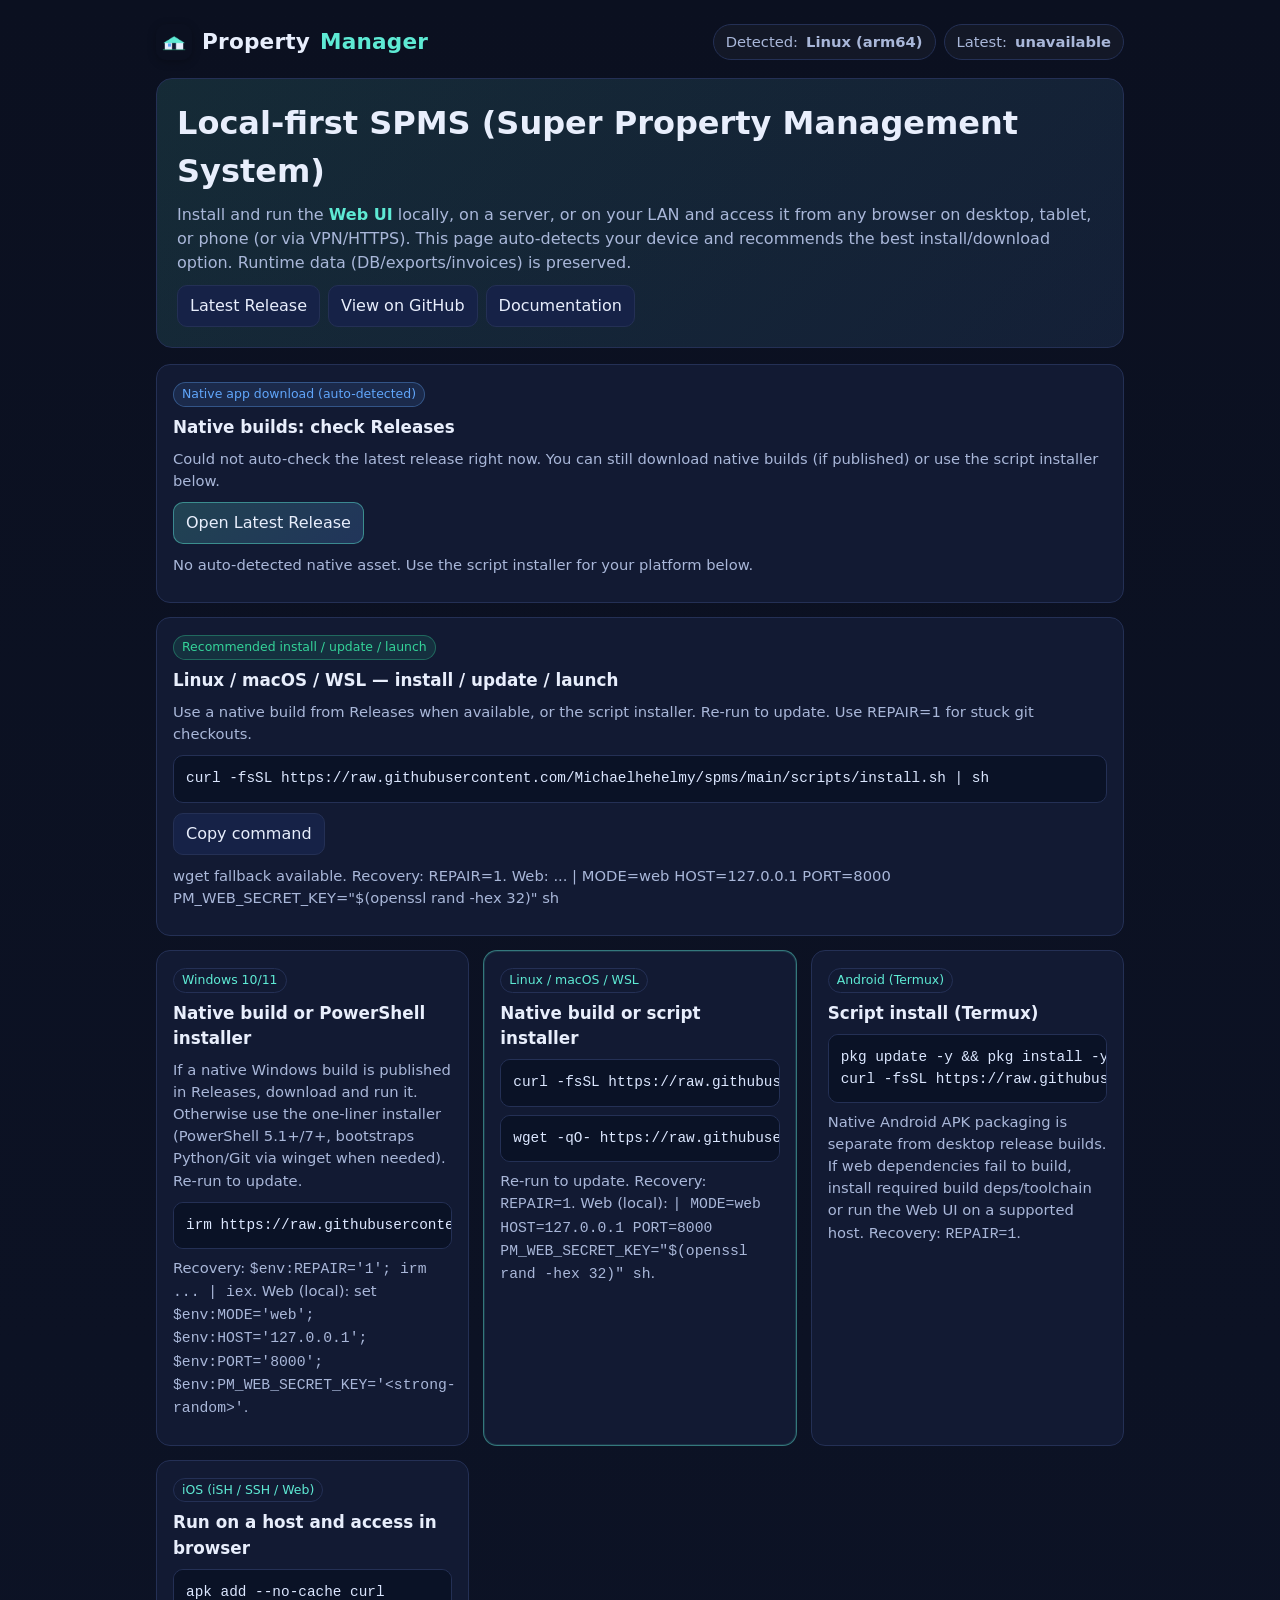
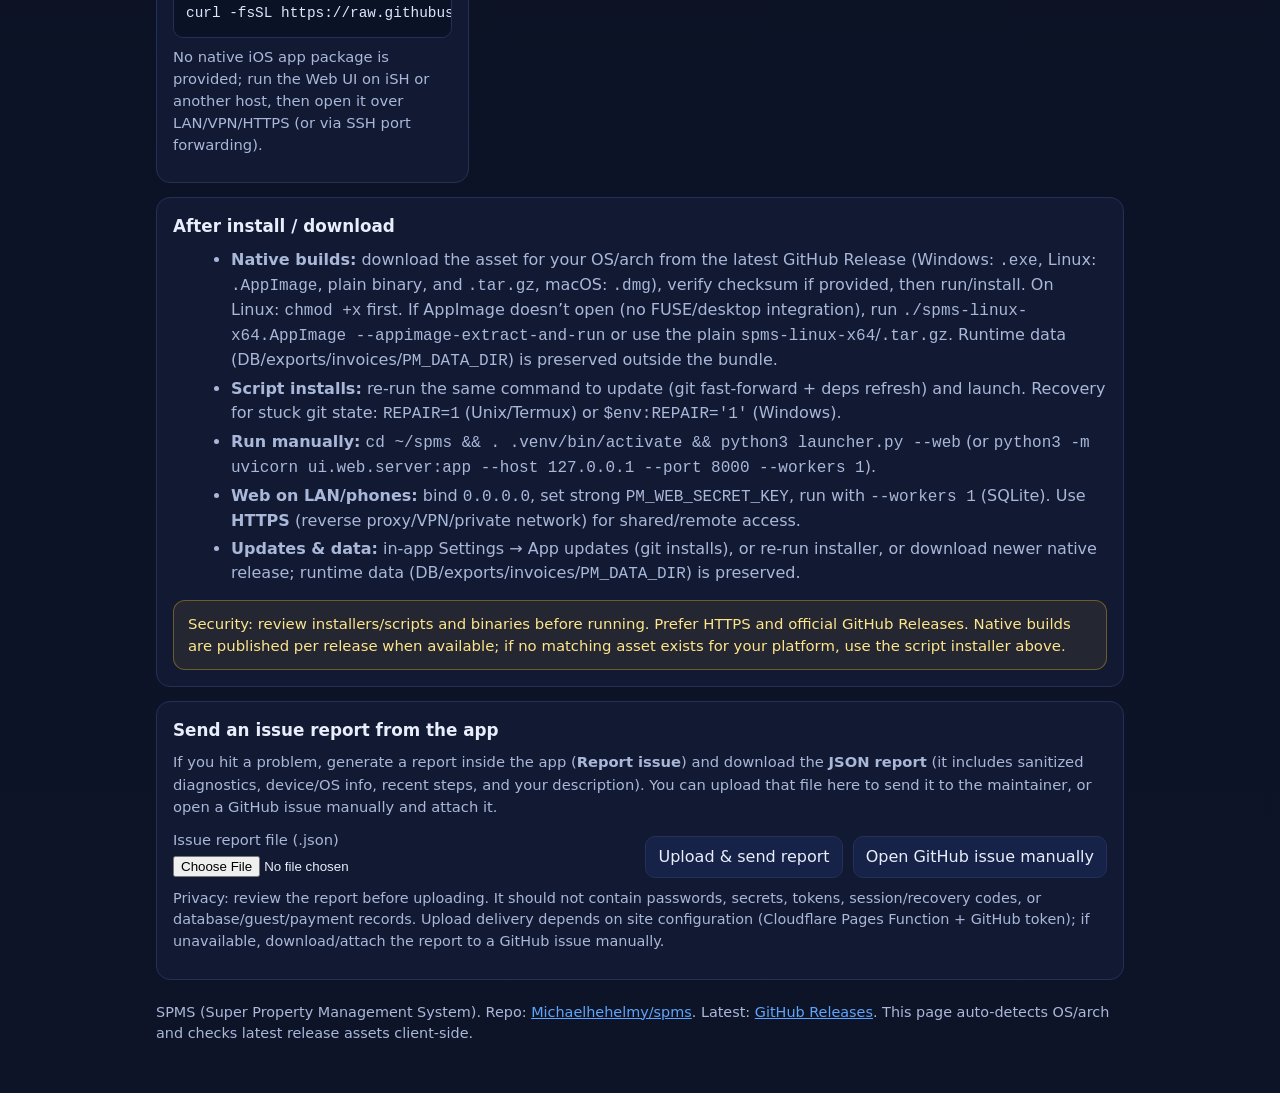
==== index.html @ 283a55f0 "release: 1.3.3 - AppImage fallback, Linux tarball, hut logo, docs - Make AppRun robust and add Linux" ====
<!DOCTYPE html>
<html lang="en">
<head>
  <meta charset="utf-8">
  <meta name="viewport" content="width=device-width, initial-scale=1">
  <meta name="description" content="SPMS (Super Property Management System) — local-first Web app. Auto-detected install, download, and launch for Windows, macOS, Linux, Android (Termux), and iSH.">
  <title>SPMS — Download & Install</title>
  <link rel="icon" type="image/png" href="/ui/web/static/icons/favicon-32.png">
  <link rel="apple-touch-icon" href="/ui/web/static/icons/apple-touch-icon.png">
  <style>
    :root {
      --bg:#0b1020; --panel:#121a33; --panel2:#0f1730; --text:#e8eefc; --muted:#a9b7d9;
      --accent:#5eead4; --accent2:#60a5fa; --border:#243055; --code:#0a1226; --warn:#fbbf24; --ok:#34d399; --err:#f87171;
    }
    *{box-sizing:border-box}
    body{margin:0;font-family:system-ui,-apple-system,Segoe UI,Roboto,Ubuntu,Cantarell,"Helvetica Neue",Arial,sans-serif;background:linear-gradient(180deg,#0b1020 0%,#0d1428 100%);color:var(--text);line-height:1.5}
    a{color:var(--accent2)}
    .wrap{max-width:1000px;margin:0 auto;padding:24px 16px 48px}
    header{display:flex;flex-wrap:wrap;gap:12px;align-items:center;justify-content:space-between;margin-bottom:18px}
    .brand{font-size:1.35rem;font-weight:700;letter-spacing:.2px}.brand span{color:var(--accent)}
    .pills{display:flex;flex-wrap:wrap;gap:8px}
    .pill{display:inline-flex;align-items:center;gap:8px;padding:6px 12px;border:1px solid var(--border);border-radius:999px;background:rgba(255,255,255,.03);color:var(--muted);font-size:.92rem}
    .hero{background:linear-gradient(135deg,rgba(94,234,212,.12),rgba(96,165,250,.10));border:1px solid var(--border);border-radius:16px;padding:20px;margin-bottom:16px}
    h1{margin:0 0 8px;font-size:clamp(1.4rem,2.5vw,2rem)}
    p{margin:0 0 10px;color:var(--muted)}
    .grid{display:grid;grid-template-columns:repeat(auto-fit,minmax(280px,1fr));gap:14px}
    .card{background:var(--panel);border:1px solid var(--border);border-radius:14px;padding:16px}
    .card h2{margin:0 0 8px;font-size:1.05rem}
    .tag{display:inline-block;font-size:.78rem;padding:2px 8px;border-radius:999px;border:1px solid var(--border);color:var(--accent);margin-bottom:8px}
    .tag.recommended{background:rgba(52,211,153,.12);border-color:rgba(52,211,153,.35);color:var(--ok)}
    .tag.native{background:rgba(96,165,250,.12);border-color:rgba(96,165,250,.35);color:var(--accent2)}
    pre{margin:8px 0 0;background:var(--code);border:1px solid var(--border);border-radius:10px;padding:12px;overflow:auto;color:#dce7ff;font-size:.9rem}
    code{font-family:ui-monospace,SFMono-Regular,Menlo,Monaco,Consolas,"Liberation Mono",monospace}
    .row{display:flex;flex-wrap:wrap;gap:8px;align-items:center;margin-top:10px}
    button,.btn{cursor:pointer;border:1px solid var(--border);background:#162247;color:var(--text);padding:8px 12px;border-radius:10px;font:inherit;text-decoration:none;display:inline-flex;align-items:center;gap:6px}
    button:hover,.btn:hover{border-color:#35508f}
    .btn.primary{background:linear-gradient(135deg,rgba(94,234,212,.2),rgba(96,165,250,.2));border-color:rgba(94,234,212,.45)}
    .muted{color:var(--muted);font-size:.92rem}
    .note{margin-top:14px;padding:12px 14px;border:1px solid rgba(251,191,36,.35);background:rgba(251,191,36,.08);border-radius:12px;color:#fde68a;font-size:.93rem}
    .ok{color:var(--ok)} .warn{color:var(--warn)} .err{color:var(--err)}
    ul{margin:8px 0 0 18px;color:var(--muted)} li{margin:4px 0}
    footer{margin-top:22px;color:var(--muted);font-size:.9rem}
    .k{color:var(--accent)}
    .hidden{display:none !important}
    .dl-list{margin:8px 0 0;padding:0;list-style:none}
    .dl-list li{margin:6px 0}
  </style>
</head>
<body>
  <div class="wrap">
    <header>
      <div class="brand" style="display:flex;align-items:center;gap:10px;"><img src="/ui/web/static/icons/icon-192.png" alt="SPMS hut logo" width="36" height="36" style="border-radius:10px;box-shadow:0 2px 8px rgba(0,0,0,.25)">Property <span>Manager</span></div>
      <div class="pills">
        <div class="pill">Detected: <strong id="detected-os">Detecting…</strong></div>
        <div class="pill">Latest: <strong id="latest-version">Checking…</strong></div>
      </div>
    </header>

    <section class="hero">
      <h1>Local-first SPMS (Super Property Management System)</h1>
      <p>Install and run the <strong class="k">Web UI</strong> locally, on a server, or on your LAN and access it from any browser on desktop, tablet, or phone (or via VPN/HTTPS). This page auto-detects your device and recommends the best install/download option. Runtime data (DB/exports/invoices) is preserved.</p>
      <div class="row">
        <a href="https://github.com/Michaelhehelmy/spms/releases/latest" target="_blank" rel="noopener"><button type="button" class="primary">Latest Release</button></a>
        <a href="https://github.com/Michaelhehelmy/spms" target="_blank" rel="noopener"><button type="button">View on GitHub</button></a>
        <a href="https://github.com/Michaelhehelmy/spms#readme" target="_blank" rel="noopener"><button type="button">Documentation</button></a>
      </div>
    </section>

    <section class="card" id="native-card" style="margin-bottom:14px;">
      <div class="tag native">Native app download (auto-detected)</div>
      <h2 id="native-title">Checking for native builds…</h2>
      <p id="native-desc" class="muted">Looking up the latest release assets for your platform.</p>
      <div id="native-actions" class="row"></div>
      <ul id="native-assets" class="dl-list"></ul>
      <p id="native-fallback" class="muted" style="margin-top:10px;"></p>
    </section>

    <section class="card" id="recommended-card" style="margin-bottom:14px;">
      <div class="tag recommended">Recommended install / update / launch</div>
      <h2 id="rec-title">Install / update / launch</h2>
      <p id="rec-desc" class="muted"></p>
      <pre><code id="rec-cmd"></code></pre>
      <div class="row">
        <button type="button" id="copy-rec">Copy command</button>
        <span class="muted" id="copy-status" aria-live="polite"></span>
      </div>
      <p id="rec-alt" class="muted" style="margin-top:10px;"></p>
    </section>

    <section class="grid" aria-label="Install options">
      <article class="card os-card" data-os="windows">
        <div class="tag">Windows 10/11</div>
        <h2>Native build or PowerShell installer</h2>
        <p class="muted">If a native Windows build is published in Releases, download and run it. Otherwise use the one-liner installer (PowerShell 5.1+/7+, bootstraps Python/Git via winget when needed). Re-run to update.</p>
        <pre><code>irm https://raw.githubusercontent.com/Michaelhehelmy/spms/main/scripts/install_windows.ps1 | iex</code></pre>
        <p class="muted" style="margin-top:8px;">Recovery: <code>$env:REPAIR='1'; irm ... | iex</code>. Web (local): set <code>$env:MODE='web'; $env:HOST='127.0.0.1'; $env:PORT='8000'; $env:PM_WEB_SECRET_KEY='&lt;strong-random&gt;'</code>.</p>
      </article>

      <article class="card os-card" data-os="linux">
        <div class="tag">Linux / macOS / WSL</div>
        <h2>Native build or script installer</h2>
        <pre><code>curl -fsSL https://raw.githubusercontent.com/Michaelhehelmy/spms/main/scripts/install.sh | sh</code></pre>
        <pre><code>wget -qO- https://raw.githubusercontent.com/Michaelhehelmy/spms/main/scripts/install.sh | sh</code></pre>
        <p class="muted" style="margin-top:8px;">Re-run to update. Recovery: <code>REPAIR=1</code>. Web (local): <code>| MODE=web HOST=127.0.0.1 PORT=8000 PM_WEB_SECRET_KEY="$(openssl rand -hex 32)" sh</code>.</p>
      </article>

      <article class="card os-card" data-os="android">
        <div class="tag">Android (Termux)</div>
        <h2>Script install (Termux)</h2>
        <pre><code>pkg update -y &amp;&amp; pkg install -y curl
curl -fsSL https://raw.githubusercontent.com/Michaelhehelmy/spms/main/scripts/install.sh | sh</code></pre>
        <p class="muted" style="margin-top:8px;">Native Android APK packaging is separate from desktop release builds. If web dependencies fail to build, install required build deps/toolchain or run the Web UI on a supported host. Recovery: <code>REPAIR=1</code>.</p>
      </article>

      <article class="card os-card" data-os="ios">
        <div class="tag">iOS (iSH / SSH / Web)</div>
        <h2>Run on a host and access in browser</h2>
        <pre><code>apk add --no-cache curl
curl -fsSL https://raw.githubusercontent.com/Michaelhehelmy/spms/main/scripts/install.sh | MODE=web sh</code></pre>
        <p class="muted" style="margin-top:8px;">No native iOS app package is provided; run the Web UI on iSH or another host, then open it over LAN/VPN/HTTPS (or via SSH port forwarding).</p>
      </article>
    </section>

    <section class="card" style="margin-top:14px;">
      <h2>After install / download</h2>
      <ul>
        <li><strong>Native builds:</strong> download the asset for your OS/arch from the latest GitHub Release (Windows: <code>.exe</code>, Linux: <code>.AppImage</code>, plain binary, and <code>.tar.gz</code>, macOS: <code>.dmg</code>), verify checksum if provided, then run/install. On Linux: <code>chmod +x</code> first. If AppImage doesn’t open (no FUSE/desktop integration), run <code>./spms-linux-x64.AppImage --appimage-extract-and-run</code> or use the plain <code>spms-linux-x64</code>/<code>.tar.gz</code>. Runtime data (DB/exports/invoices/<code>PM_DATA_DIR</code>) is preserved outside the bundle.</li>
        <li><strong>Script installs:</strong> re-run the same command to update (git fast-forward + deps refresh) and launch. Recovery for stuck git state: <code>REPAIR=1</code> (Unix/Termux) or <code>$env:REPAIR='1'</code> (Windows).</li>
        <li><strong>Run manually:</strong> <code>cd ~/spms &amp;&amp; . .venv/bin/activate &amp;&amp; python3 launcher.py --web</code> (or <code>python3 -m uvicorn ui.web.server:app --host 127.0.0.1 --port 8000 --workers 1</code>).</li>
        <li><strong>Web on LAN/phones:</strong> bind <code>0.0.0.0</code>, set strong <code>PM_WEB_SECRET_KEY</code>, run with <code>--workers 1</code> (SQLite). Use <strong>HTTPS</strong> (reverse proxy/VPN/private network) for shared/remote access.</li>
        <li><strong>Updates &amp; data:</strong> in-app Settings → App updates (git installs), or re-run installer, or download newer native release; runtime data (DB/exports/invoices/<code>PM_DATA_DIR</code>) is preserved.</li>
      </ul>
      <div class="note">Security: review installers/scripts and binaries before running. Prefer HTTPS and official GitHub Releases. Native builds are published per release when available; if no matching asset exists for your platform, use the script installer above.</div>
    </section>

    <section class="card" id="report-upload" style="margin-top:14px;">
      <h2>Send an issue report from the app</h2>
      <p class="muted">If you hit a problem, generate a report inside the app (<strong>Report issue</strong>) and download the <strong>JSON report</strong> (it includes sanitized diagnostics, device/OS info, recent steps, and your description). You can upload that file here to send it to the maintainer, or open a GitHub issue manually and attach it.</p>
      <div class="row" style="margin-top:8px; align-items:flex-end; gap:10px;">
        <label style="flex:1; min-width:260px;">
          <span class="muted">Issue report file (.json)</span>
          <input id="report-file" type="file" accept=".json,application/json" style="width:100%; margin-top:4px; color:var(--text);"/>
        </label>
        <button type="button" id="upload-report" class="primary">Upload &amp; send report</button>
        <a class="btn" href="https://github.com/Michaelhehelmy/spms/issues/new" target="_blank" rel="noopener">Open GitHub issue manually</a>
      </div>
      <p id="report-upload-status" class="muted" style="margin-top:10px;" aria-live="polite"></p>
      <p class="muted" style="margin-top:6px; font-size:.9rem;">Privacy: review the report before uploading. It should not contain passwords, secrets, tokens, session/recovery codes, or database/guest/payment records. Upload delivery depends on site configuration (Cloudflare Pages Function + GitHub token); if unavailable, download/attach the report to a GitHub issue manually.</p>
    </section>

    <footer>
      SPMS (Super Property Management System). Repo: <a href="https://github.com/Michaelhehelmy/spms">Michaelhehelmy/spms</a>. Latest: <a href="https://github.com/Michaelhehelmy/spms/releases/latest">GitHub Releases</a>. This page auto-detects OS/arch and checks latest release assets client-side.
    </footer>
  </div>

  <script>
    (function () {
      var REPO = 'Michaelhehelmy/spms';
      var API_LATEST = 'https://api.github.com/repos/' + REPO + '/releases/latest';
      var RELEASES_URL = 'https://github.com/' + REPO + '/releases/latest';

      function detect() {
        var ua = navigator.userAgent || '';
        var plat = (navigator.platform || '').toLowerCase();
        var uaL = ua.toLowerCase();
        var touch = navigator.maxTouchPoints || 0;
        var isAndroid = /android/i.test(ua);
        var isIOS = /iphone|ipad|ipod/i.test(ua) || (plat === 'macintel' && touch > 1);
        var isWindows = /win/i.test(plat) || /windows/i.test(ua);
        var isMac = /mac/i.test(plat) && !isIOS;
        var isLinux = /linux/i.test(plat) && !isAndroid;
        var arch = 'x64';
        if (/arm64|aarch64|apple/.test(uaL) || (isMac && touch > 1)) arch = 'arm64';
        if (/armv7|armv8|arm/.test(uaL) && !/arm64|aarch64/.test(uaL)) arch = 'arm';
        var os = 'linux', label = 'Linux';
        if (isWindows) { os='windows'; label='Windows'; }
        else if (isAndroid) { os='android'; label='Android (Termux)'; }
        else if (isIOS) { os='ios'; label='iOS'; }
        else if (isMac) { os='macos'; label='macOS'; }
        else if (isLinux) { os='linux'; label='Linux'; }
        return { os: os, label: label + (os==='windows'||os==='linux'||os==='macos' ? ' ('+arch+')' : ''), arch: arch, isWindows:isWindows, isMac:isMac, isLinux:isLinux, isAndroid:isAndroid, isIOS:isIOS };
      }

      var options = {
        windows: {
          title: 'Windows — install / update / launch',
          desc: 'Use a native Windows build from Releases when available, or the PowerShell installer (5.1+/7+, bootstraps Python/Git via winget when needed). Re-run to update. Use REPAIR=1 for stuck git checkouts.',
          cmd: 'irm https://raw.githubusercontent.com/Michaelhehelmy/spms/main/scripts/install_windows.ps1 | iex',
          alt: 'Native: download the Windows asset below (if published). Recovery: $env:REPAIR=\'1\'; irm ... | iex  |  Web (local): default  |  Web (LAN): $env:MODE=\'web\'; $env:HOST=\'0.0.0.0\'; $env:PORT=\'8000\'; $env:PM_WEB_SECRET_KEY=\'<strong-random>\''
        },
        linux: {
          title: 'Linux / macOS / WSL — install / update / launch',
          desc: 'Use a native build from Releases when available, or the script installer. Re-run to update. Use REPAIR=1 for stuck git checkouts.',
          cmd: 'curl -fsSL https://raw.githubusercontent.com/Michaelhehelmy/spms/main/scripts/install.sh | sh',
          alt: 'wget fallback available. Recovery: REPAIR=1. Web: ... | MODE=web HOST=127.0.0.1 PORT=8000 PM_WEB_SECRET_KEY="$(openssl rand -hex 32)" sh'
        },
        macos: {
          title: 'macOS — install / update / launch',
          desc: 'Use a native macOS build from Releases when available (x64/arm64), or the script installer. Re-run to update. Use REPAIR=1 for stuck git checkouts.',
          cmd: 'curl -fsSL https://raw.githubusercontent.com/Michaelhehelmy/spms/main/scripts/install.sh | sh',
          alt: 'Native: download the macOS asset below (if published), or use the script installer above.'
        },
        android: {
          title: 'Android (Termux) — install / update / launch',
          desc: 'Script install in Termux (native Android APK packaging is separate). Re-run to update. If web deps fail to build, install required build deps/toolchain or run the web UI on a supported host. Recovery: REPAIR=1.',
          cmd: 'pkg update -y && pkg install -y curl\ncurl -fsSL https://raw.githubusercontent.com/Michaelhehelmy/spms/main/scripts/install.sh | sh',
          alt: 'Recovery: REPAIR=1 curl -fsSL .../install.sh | sh  |  Web/LAN: set MODE=web HOST=0.0.0.0 PORT=8000 PM_WEB_SECRET_KEY=<strong-random>'
        },
        ios: {
          title: 'iPhone/iPad — run on a host, access in browser',
          desc: 'No native iOS app package is provided; run the Web UI on iSH or another host, then open it in Safari over LAN/VPN/HTTPS.',
          cmd: 'apk add --no-cache curl\ncurl -fsSL https://raw.githubusercontent.com/Michaelhehelmy/spms/main/scripts/install.sh | MODE=web sh',
          alt: 'Run the server on a reachable host and browse http://<host-ip>:8000 (use --workers 1, strong PM_WEB_SECRET_KEY, HTTPS for shared/remote access).'
        }
      };

      function matchAssets(assets, info) {
        if (!assets || !assets.length) return [];
        var os = info.os, arch = info.arch;
        function score(name) {
          var n = name.toLowerCase();
          var s = 0;
          if (os === 'windows' && (/win/.test(n) || /\.exe($|\.)/.test(n) || /\.msi($|\.)/.test(n) || /\.zip($|\.)/.test(n))) s += 5;
          if (os === 'macos' && (/mac|osx|darwin/.test(n) || /\.dmg($|\.)/.test(n) || /\.pkg($|\.)/.test(n))) s += 5;
          if (os === 'linux' && (/linux/.test(n) || /\.appimage($|\.)/.test(n) || /\.deb($|\.)/.test(n) || /\.tar/.test(n))) s += 5;
          // Prefer modern single-file/native distribution formats
          if (os === 'windows' && /\.exe($|\.)/.test(n)) s += 2;
          if (os === 'macos' && /\.dmg($|\.)/.test(n)) s += 2;
          if (os === 'linux' && /\.appimage($|\.)/.test(n)) s += 2;
          if (os === 'linux' && /linux/.test(n) && !/\.(tar\.|t?gz|zip|deb|rpm|appimage)($|\.)/.test(n)) s += 1; // plain single binary
          if (os === 'android' && (/android|\.apk($|\.)/.test(n))) s += 5;
          if (arch === 'arm64' && (/arm64|aarch64/.test(n))) s += 2;
          if (arch === 'x64' && (/x64|amd64|x86_64/.test(n))) s += 2;
          if (/nuitka|native|standalone|\bspms\b|property-manager/.test(n)) s += 1;
          if (/sha256|checksum|\.sig/.test(n)) s -= 10;
          return s;
        }
        return assets.map(function(a){ return {a:a, s:score(a.name||'')}; })
          .filter(function(x){ return x.s > 0; })
          .sort(function(x,y){ return y.s - x.s; })
          .map(function(x){ return x.a; });
      }

      function setNative(info, release, err) {
        var title = document.getElementById('native-title');
        var desc = document.getElementById('native-desc');
        var actions = document.getElementById('native-actions');
        var list = document.getElementById('native-assets');
        var fb = document.getElementById('native-fallback');
        actions.innerHTML = ''; list.innerHTML = '';
        var verEl = document.getElementById('latest-version');
        if (err || !release) {
          if (verEl) verEl.textContent = 'unavailable';
          title.textContent = 'Native builds: check Releases';
          desc.textContent = 'Could not auto-check the latest release right now. You can still download native builds (if published) or use the script installer below.';
          actions.innerHTML = '<a class="btn primary" href="'+RELEASES_URL+'" target="_blank" rel="noopener">Open Latest Release</a>';
          fb.innerHTML = 'No auto-detected native asset. Use the script installer for your platform below.';
          return;
        }
        var tag = release.tag_name || release.name || 'latest';
        if (verEl) verEl.textContent = tag;
        var matches = matchAssets(release.assets || [], info);
        if (matches.length) {
          title.textContent = 'Native build available for ' + info.label + ' (' + tag + ')';
          desc.textContent = 'Download the matching asset for your device, then run/install it. Verify checksums/signatures if provided in the release.';
          var best = matches[0];
          actions.innerHTML = '<a class="btn primary" href="'+best.browser_download_url+'" rel="noopener">Download ' + (best.name||'native build') + '</a>' +
                              '<a class="btn" href="'+(release.html_url||RELEASES_URL)+'" target="_blank" rel="noopener">View Release</a>';
          fb.innerHTML = '<span class="ok">Auto-detected match found.</span> If this is not the right build for your CPU/OS, pick another asset below or use the script installer.';
        } else {
          title.textContent = 'No native build auto-matched for ' + info.label + ' (' + tag + ')';
          desc.textContent = 'A release exists, but no asset clearly matches this device/OS. You can browse all release assets or use the script installer (recommended fallback).';
          actions.innerHTML = '<a class="btn primary" href="'+(release.html_url||RELEASES_URL)+'" target="_blank" rel="noopener">Browse Release Assets</a>';
          fb.innerHTML = 'Script installer below works across supported environments and preserves runtime data.';
        }
        var all = (release.assets || []).slice(0, 12);
        for (var i=0;i<all.length;i++) {
          var a = all[i];
          var li = document.createElement('li');
          li.innerHTML = '<a href="'+a.browser_download_url+'" rel="noopener">'+a.name+'</a> <span class="muted">(' + Math.round((a.size||0)/1024/1024*10)/10 + ' MB)</span>';
          list.appendChild(li);
        }
      }

      var info = detect();
      document.getElementById('detected-os').textContent = info.label;
      var key = info.os === 'macos' ? 'macos' : (info.os === 'windows' ? 'windows' : (info.os === 'android' ? 'android' : (info.os === 'ios' ? 'ios' : 'linux')));
      var opt = options[key] || options.linux;
      document.getElementById('rec-title').textContent = opt.title;
      document.getElementById('rec-desc').textContent = opt.desc;
      document.getElementById('rec-cmd').textContent = opt.cmd;
      document.getElementById('rec-alt').textContent = opt.alt;

      document.getElementById('copy-rec').addEventListener('click', function () {
        var text = opt.cmd;
        var status = document.getElementById('copy-status');
        function done(msg) { status.textContent = msg; setTimeout(function(){ status.textContent = ''; }, 2500); }
        if (navigator.clipboard && navigator.clipboard.writeText) {
          navigator.clipboard.writeText(text).then(function(){ done('Copied.'); }, function(){ done('Copy failed — select manually.'); });
        } else {
          try { var ta=document.createElement('textarea'); ta.value=text; document.body.appendChild(ta); ta.select(); document.execCommand('copy'); document.body.removeChild(ta); done('Copied.'); }
          catch(e){ done('Copy failed — select manually.'); }
        }
      });

      var cards = document.querySelectorAll('.os-card');
      for (var i=0;i<cards.length;i++) {
        var d = cards[i].getAttribute('data-os');
        if (d === info.os || (d === 'linux' && (info.os === 'macos' || info.os === 'linux'))) {
          cards[i].style.borderColor = 'rgba(94,234,212,.45)';
          cards[i].style.boxShadow = '0 0 0 1px rgba(94,234,212,.12) inset';
        }
      }

      // Fetch latest release (client-side). May be rate-limited or blocked by CORS/network policies.
      try {
        fetch(API_LATEST, { headers: { 'Accept': 'application/vnd.github+json' } })
          .then(function(r){ if(!r.ok) throw new Error('HTTP '+r.status); return r.json(); })
          .then(function(j){ setNative(info, j, null); })
          .catch(function(e){ setNative(info, null, e); });
      } catch (e) { setNative(info, null, e); }

      // Upload downloaded in-app JSON report to landing page endpoint (Pages Function -> GitHub issue)
      var uploadBtn = document.getElementById('upload-report');
      var fileInput = document.getElementById('report-file');
      var uploadStatus = document.getElementById('report-upload-status');
      function setUploadStatus(msg, cls) {
        if (!uploadStatus) return;
        uploadStatus.className = 'muted ' + (cls || '');
        uploadStatus.textContent = msg || '';
      }
      if (uploadBtn) {
        uploadBtn.addEventListener('click', function () {
          var file = fileInput && fileInput.files && fileInput.files[0];
          if (!file) { setUploadStatus('Select the downloaded JSON report file first.', 'warn'); return; }
          if (file.size > 600000) { setUploadStatus('Report file is too large. Please upload the JSON report generated by the app (or attach it to a GitHub issue manually).', 'warn'); return; }
          var reader = new FileReader();
          uploadBtn.disabled = true;
          setUploadStatus('Uploading report…', '');
          reader.onerror = function () { uploadBtn.disabled = false; setUploadStatus('Could not read the selected file.', 'err'); };
          reader.onload = function () {
            var text = reader.result;
            try { JSON.parse(text); } catch (e) { uploadBtn.disabled = false; setUploadStatus('Selected file is not valid JSON. Please choose the downloaded .json report.', 'err'); return; }
            fetch('/api/report', { method: 'POST', headers: { 'Content-Type': 'application/json' }, body: text })
              .then(function (r) { return r.json().catch(function(){ return {}; }).then(function(j){ return { ok: r.ok, status: r.status, j: j }; }); })
              .then(function (res) {
                uploadBtn.disabled = false;
                if (res.ok && res.j && res.j.ok) {
                  var url = res.j.issue_url || '';
                  setUploadStatus('Report sent successfully.' + (url ? ' Issue: ' + url : ''), 'ok');
                  if (url) {
                    var a = document.createElement('a'); a.href = url; a.target = '_blank'; a.rel = 'noopener'; a.textContent = 'View submitted report'; a.style.marginLeft = '8px';
                    uploadStatus.appendChild(document.createTextNode(' '));
                    uploadStatus.appendChild(a);
                  }
                } else {
                  var msg = (res.j && (res.j.error || res.j.message)) || ('Upload failed (HTTP ' + res.status + ').');
                  if (res.status === 404 || res.status === 405) msg = 'Report upload endpoint is not available on this deployment. Please open a GitHub issue and attach the downloaded report file.';
                  setUploadStatus(msg, 'err');
                }
              })
              .catch(function () { uploadBtn.disabled = false; setUploadStatus('Network error while uploading. Please open a GitHub issue and attach the downloaded report file.', 'err'); });
          };
          reader.readAsText(file);
        });
      }
    })();
  </script>
</body>
</html>
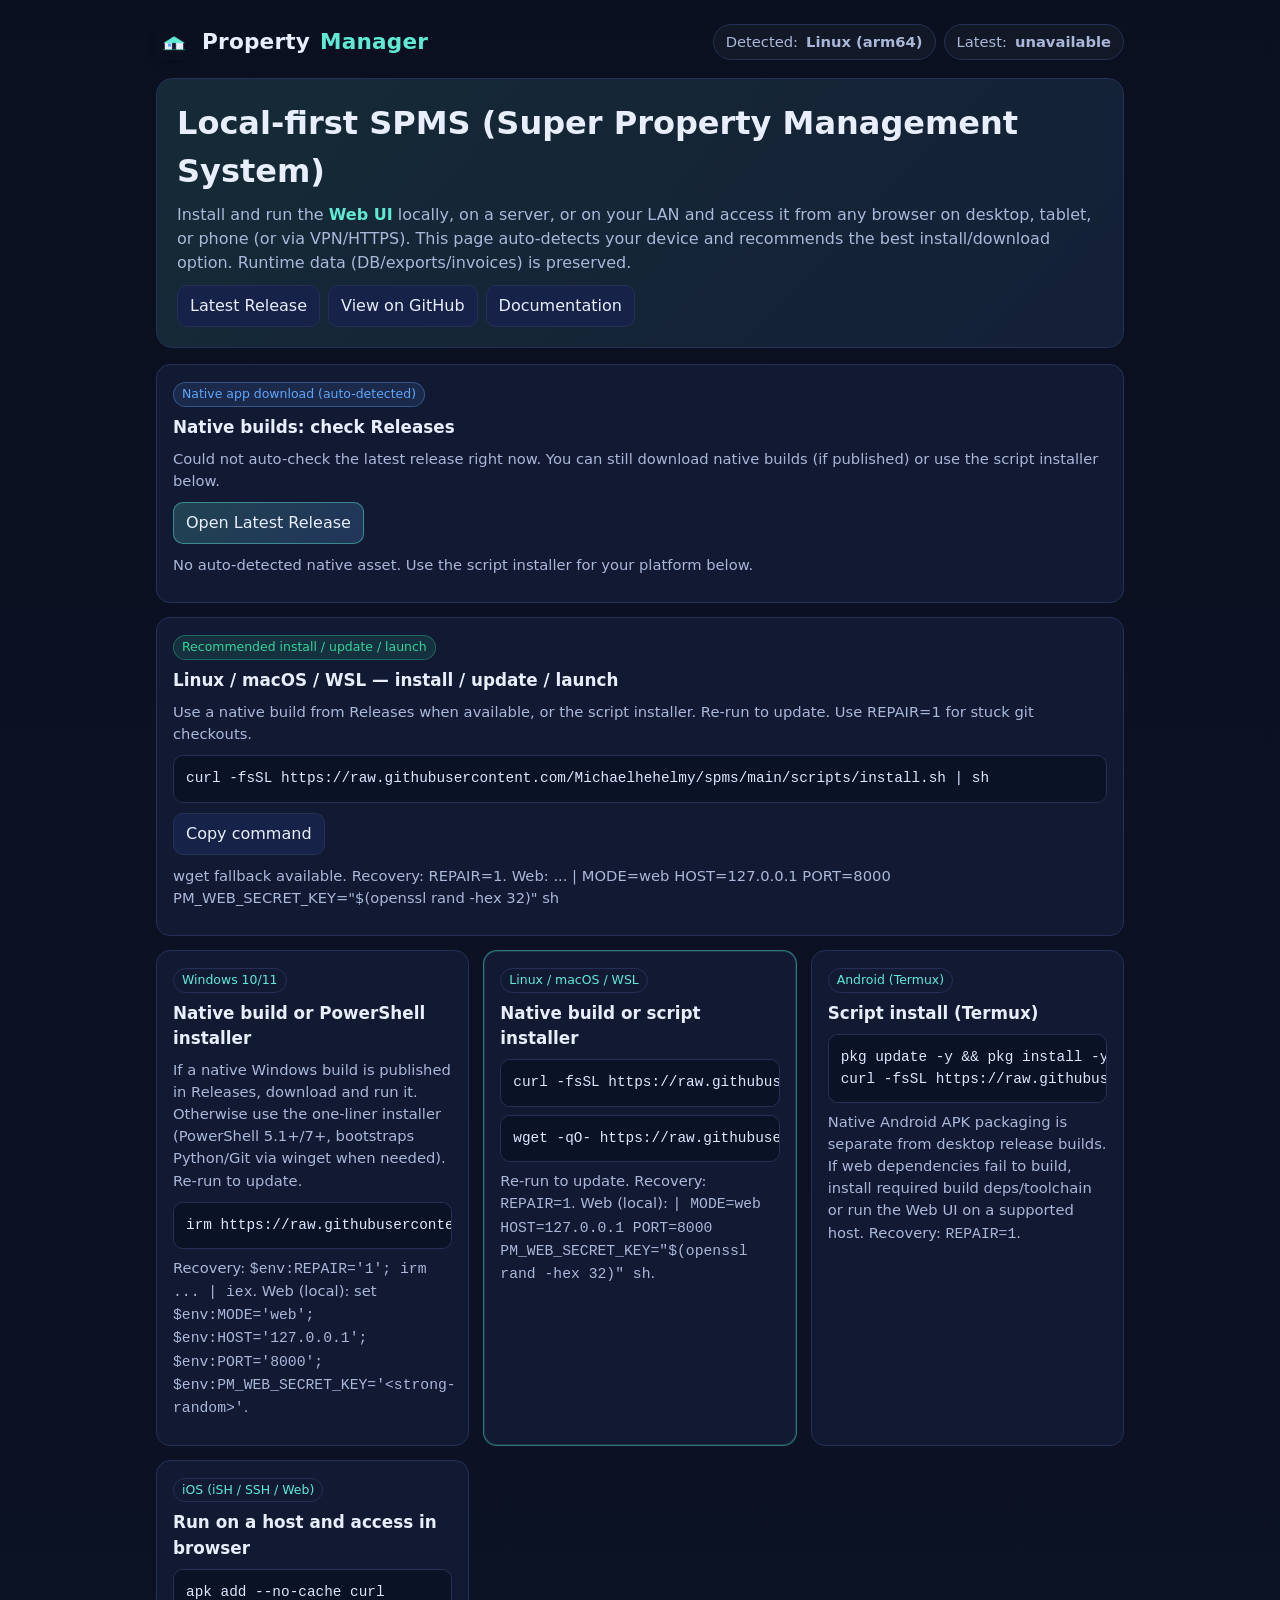
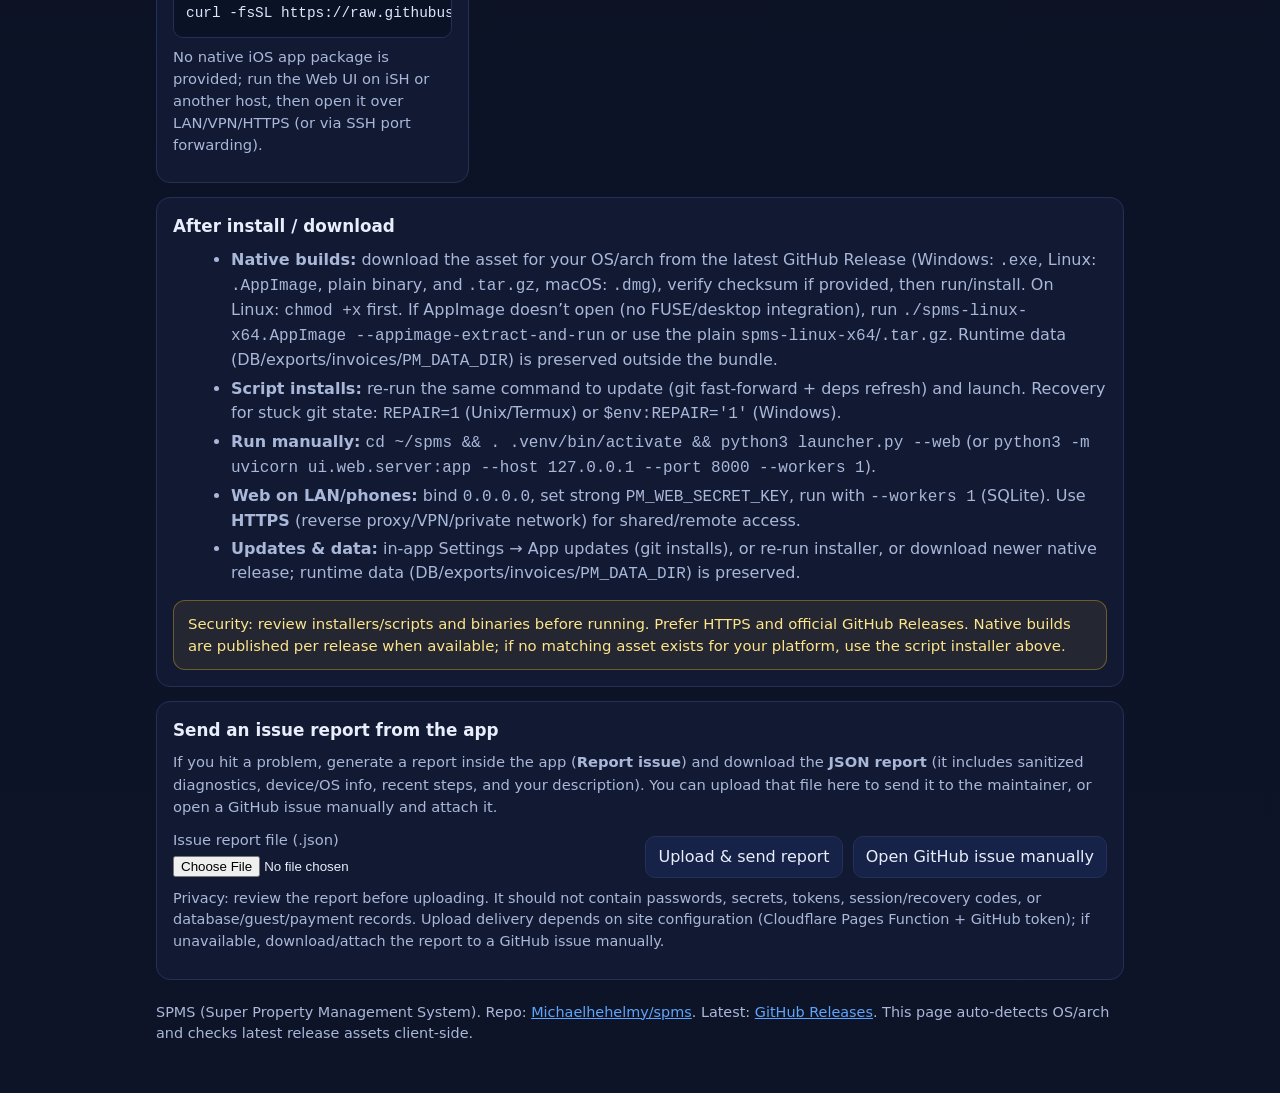
==== commit be50b446: "fix(landing): use relative icon paths for lychee" ====
--- a/index.html
+++ b/index.html
@@ -5,8 +5,8 @@
   <meta name="viewport" content="width=device-width, initial-scale=1">
   <meta name="description" content="SPMS (Super Property Management System) — local-first Web app. Auto-detected install, download, and launch for Windows, macOS, Linux, Android (Termux), and iSH.">
   <title>SPMS — Download & Install</title>
-  <link rel="icon" type="image/png" href="/ui/web/static/icons/favicon-32.png">
-  <link rel="apple-touch-icon" href="/ui/web/static/icons/apple-touch-icon.png">
+  <link rel="icon" type="image/png" href="ui/web/static/icons/favicon-32.png">
+  <link rel="apple-touch-icon" href="ui/web/static/icons/apple-touch-icon.png">
   <style>
     :root {
       --bg:#0b1020; --panel:#121a33; --panel2:#0f1730; --text:#e8eefc; --muted:#a9b7d9;
@@ -49,7 +49,7 @@
 <body>
   <div class="wrap">
     <header>
-      <div class="brand" style="display:flex;align-items:center;gap:10px;"><img src="/ui/web/static/icons/icon-192.png" alt="SPMS hut logo" width="36" height="36" style="border-radius:10px;box-shadow:0 2px 8px rgba(0,0,0,.25)">Property <span>Manager</span></div>
+      <div class="brand" style="display:flex;align-items:center;gap:10px;"><img src="ui/web/static/icons/icon-192.png" alt="SPMS hut logo" width="36" height="36" style="border-radius:10px;box-shadow:0 2px 8px rgba(0,0,0,.25)">Property <span>Manager</span></div>
       <div class="pills">
         <div class="pill">Detected: <strong id="detected-os">Detecting…</strong></div>
         <div class="pill">Latest: <strong id="latest-version">Checking…</strong></div>
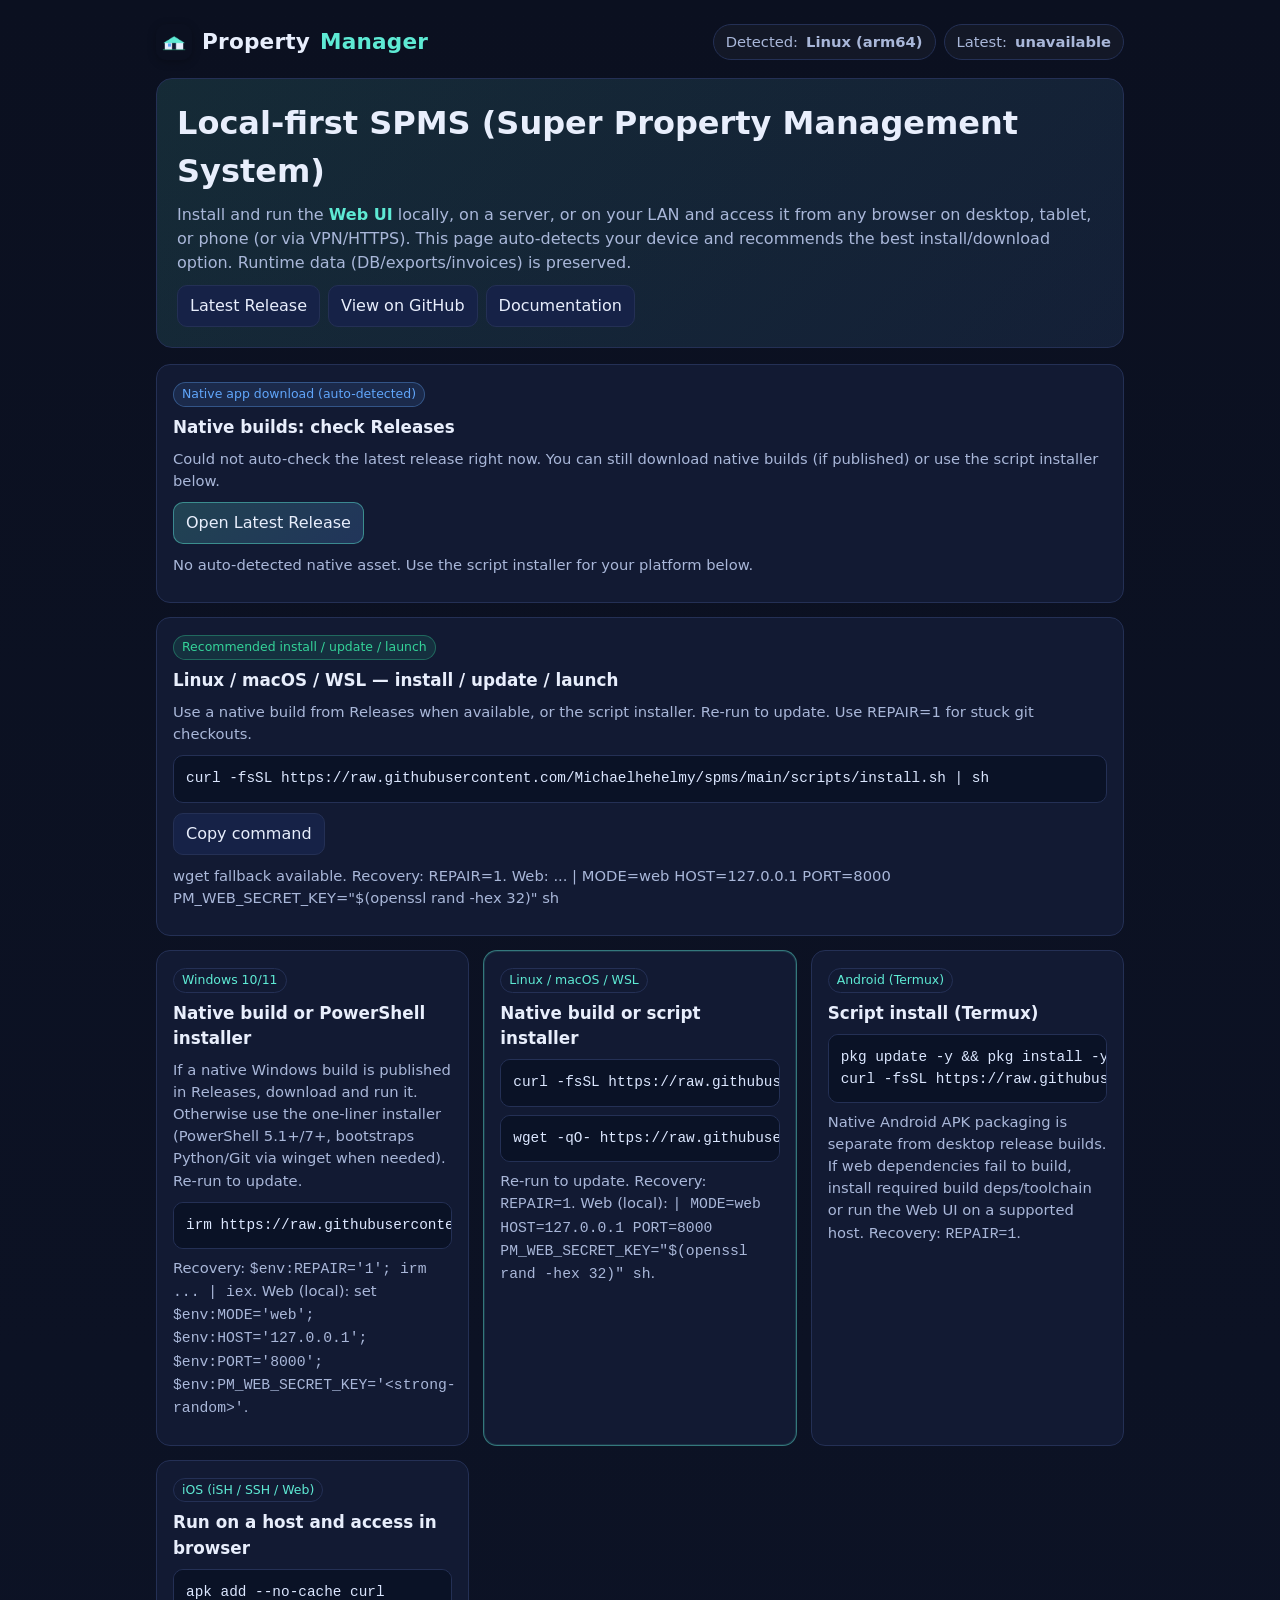
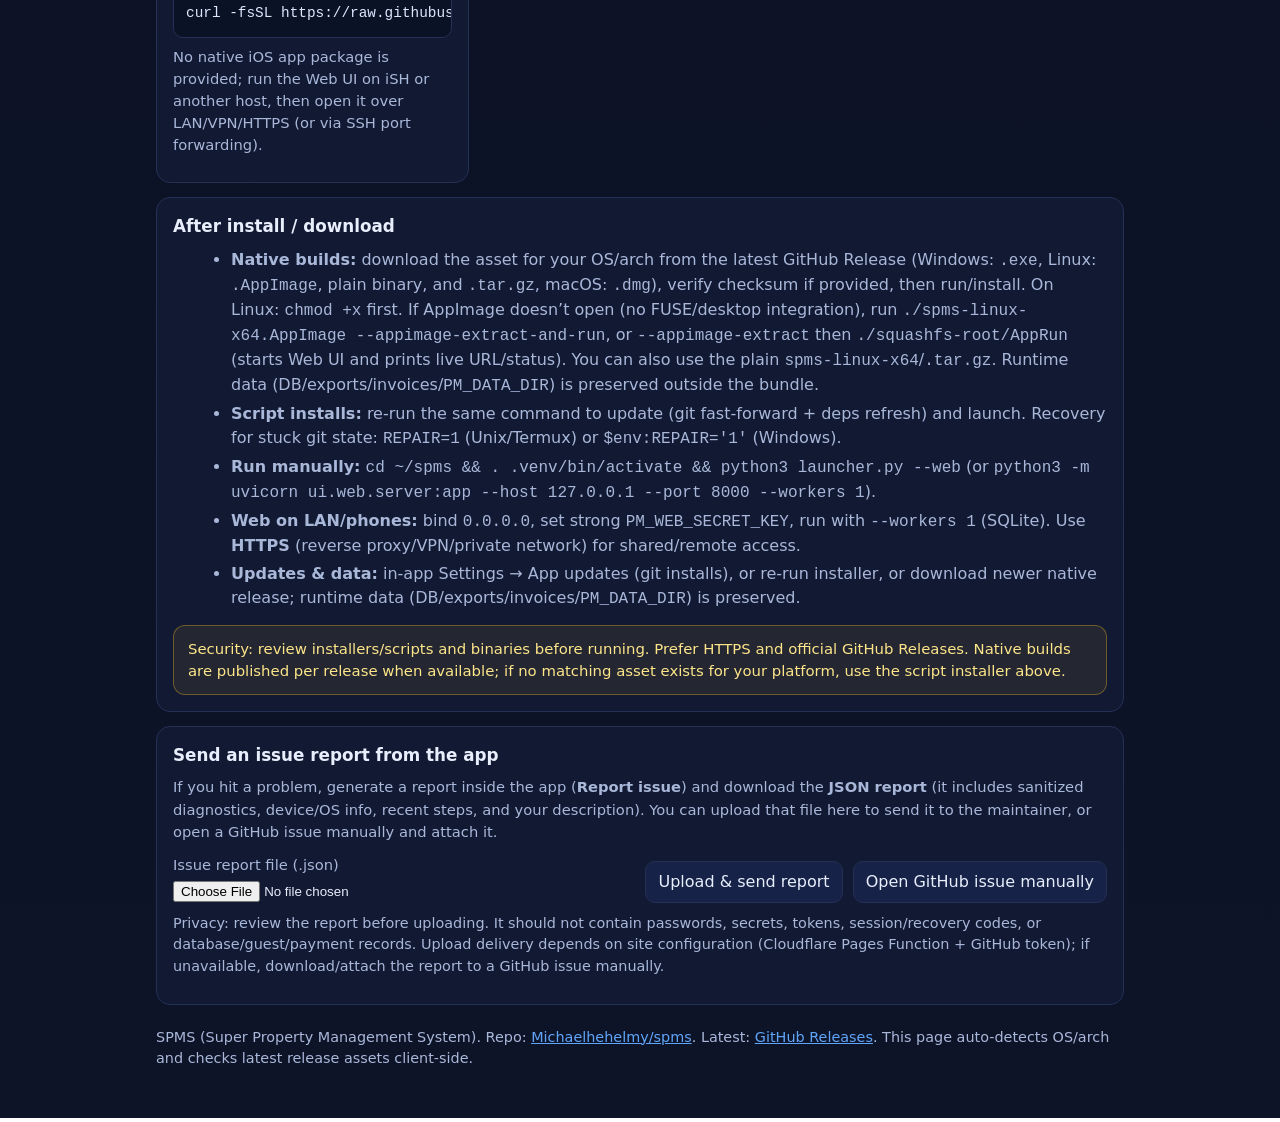
==== commit 92b751a4: "fix(appimage): default AppRun to web UI and clarify live URL (#41) - AppRun defaults to --web --no-b" ====
--- a/index.html
+++ b/index.html
@@ -124,7 +124,7 @@
     <section class="card" style="margin-top:14px;">
       <h2>After install / download</h2>
       <ul>
-        <li><strong>Native builds:</strong> download the asset for your OS/arch from the latest GitHub Release (Windows: <code>.exe</code>, Linux: <code>.AppImage</code>, plain binary, and <code>.tar.gz</code>, macOS: <code>.dmg</code>), verify checksum if provided, then run/install. On Linux: <code>chmod +x</code> first. If AppImage doesn’t open (no FUSE/desktop integration), run <code>./spms-linux-x64.AppImage --appimage-extract-and-run</code> or use the plain <code>spms-linux-x64</code>/<code>.tar.gz</code>. Runtime data (DB/exports/invoices/<code>PM_DATA_DIR</code>) is preserved outside the bundle.</li>
+        <li><strong>Native builds:</strong> download the asset for your OS/arch from the latest GitHub Release (Windows: <code>.exe</code>, Linux: <code>.AppImage</code>, plain binary, and <code>.tar.gz</code>, macOS: <code>.dmg</code>), verify checksum if provided, then run/install. On Linux: <code>chmod +x</code> first. If AppImage doesn’t open (no FUSE/desktop integration), run <code>./spms-linux-x64.AppImage --appimage-extract-and-run</code>, or <code>--appimage-extract</code> then <code>./squashfs-root/AppRun</code> (starts Web UI and prints live URL/status). You can also use the plain <code>spms-linux-x64</code>/<code>.tar.gz</code>. Runtime data (DB/exports/invoices/<code>PM_DATA_DIR</code>) is preserved outside the bundle.</li>
         <li><strong>Script installs:</strong> re-run the same command to update (git fast-forward + deps refresh) and launch. Recovery for stuck git state: <code>REPAIR=1</code> (Unix/Termux) or <code>$env:REPAIR='1'</code> (Windows).</li>
         <li><strong>Run manually:</strong> <code>cd ~/spms &amp;&amp; . .venv/bin/activate &amp;&amp; python3 launcher.py --web</code> (or <code>python3 -m uvicorn ui.web.server:app --host 127.0.0.1 --port 8000 --workers 1</code>).</li>
         <li><strong>Web on LAN/phones:</strong> bind <code>0.0.0.0</code>, set strong <code>PM_WEB_SECRET_KEY</code>, run with <code>--workers 1</code> (SQLite). Use <strong>HTTPS</strong> (reverse proxy/VPN/private network) for shared/remote access.</li>
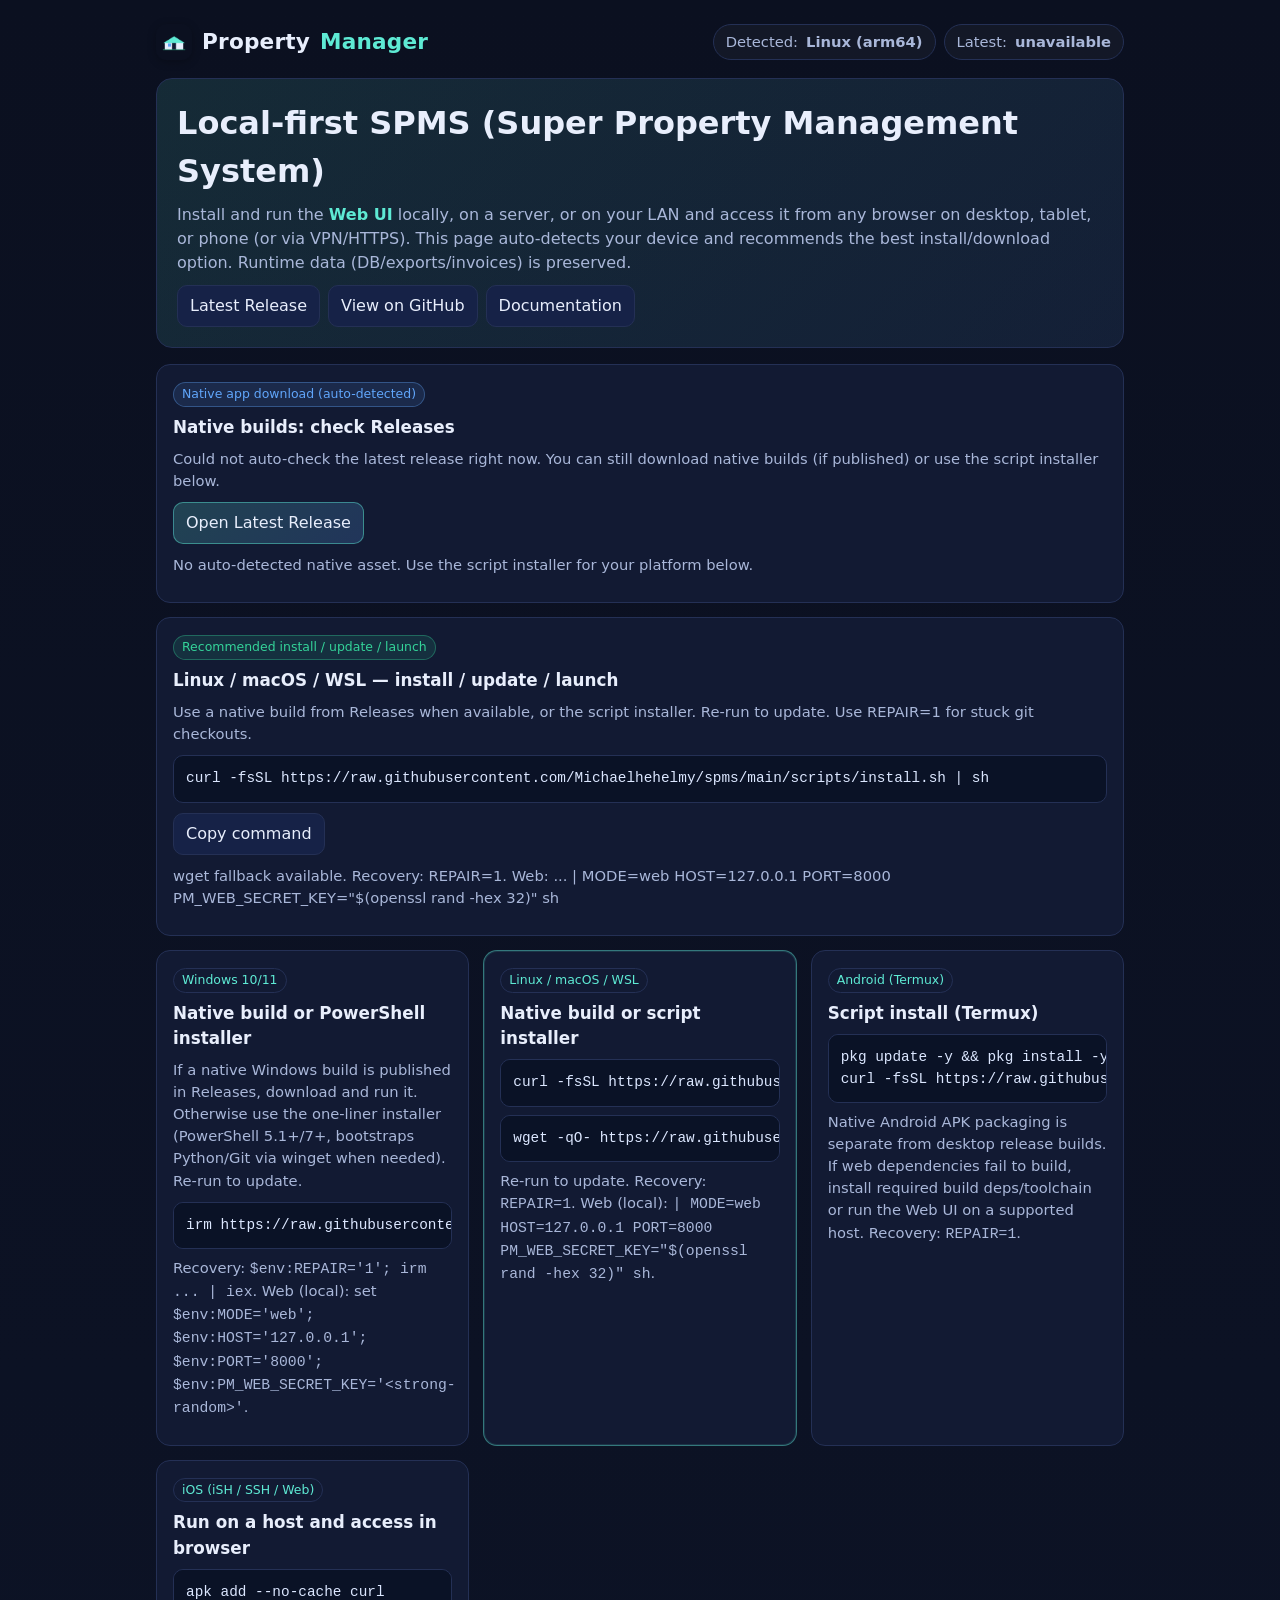
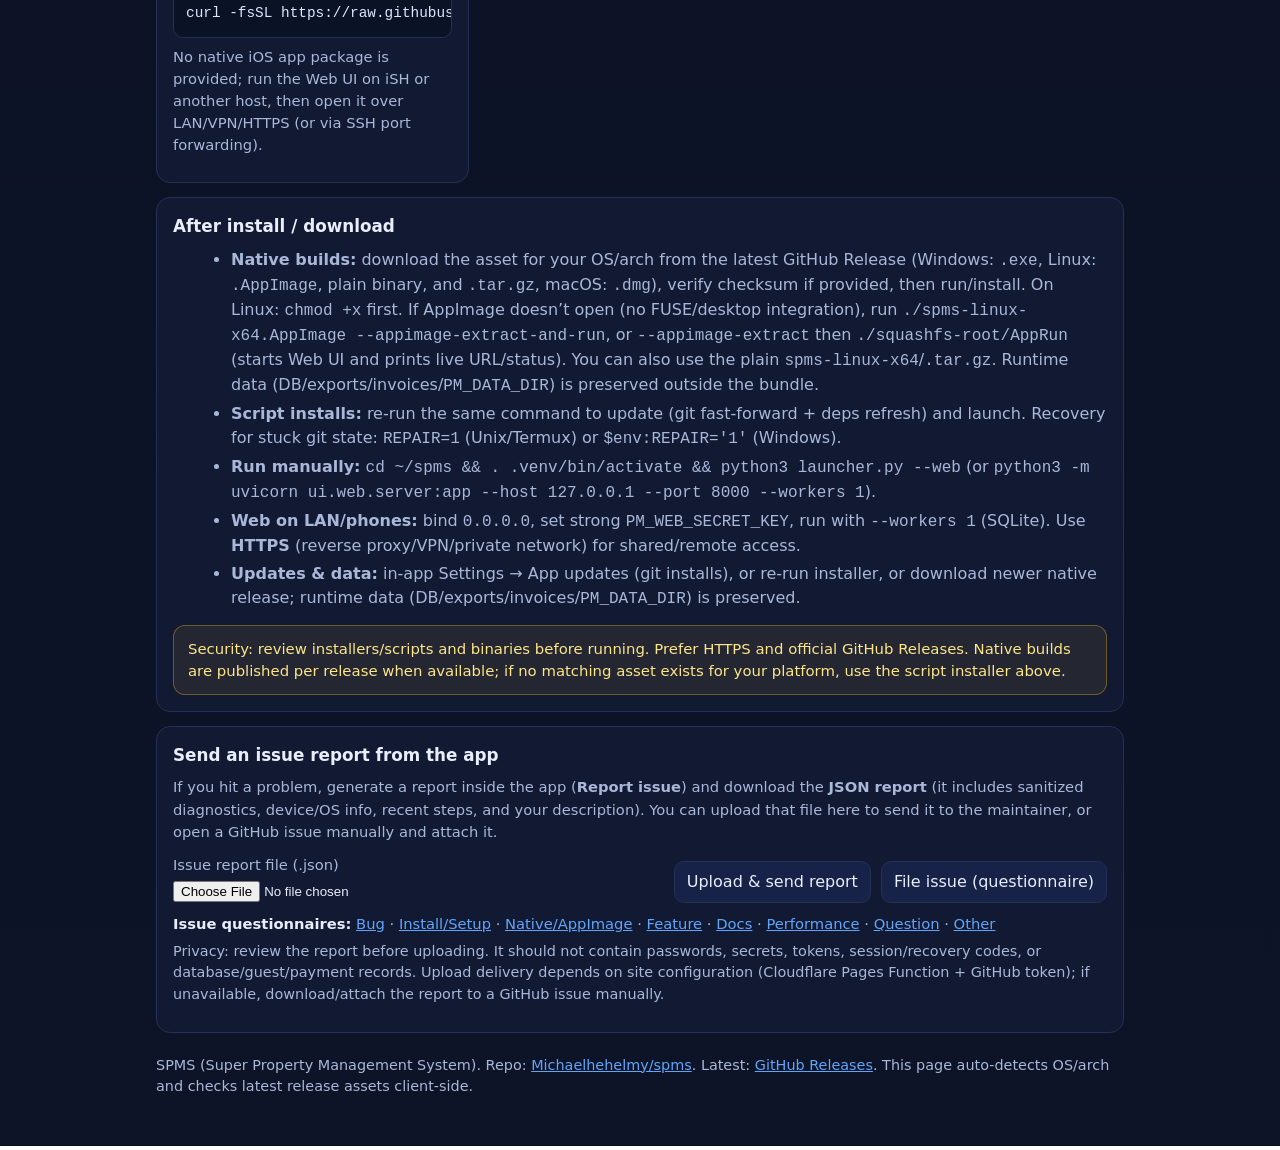
==== commit 6af41399: "docs: add GitHub issue questionnaire templates and landing page links - Add issue form templates: bu" ====
--- a/index.html
+++ b/index.html
@@ -142,9 +142,20 @@
           <input id="report-file" type="file" accept=".json,application/json" style="width:100%; margin-top:4px; color:var(--text);"/>
         </label>
         <button type="button" id="upload-report" class="primary">Upload &amp; send report</button>
-        <a class="btn" href="https://github.com/Michaelhehelmy/spms/issues/new" target="_blank" rel="noopener">Open GitHub issue manually</a>
+        <a class="btn" href="https://github.com/Michaelhehelmy/spms/issues/new/choose" target="_blank" rel="noopener">File issue (questionnaire)</a>
       </div>
       <p id="report-upload-status" class="muted" style="margin-top:10px;" aria-live="polite"></p>
+      <div class="muted" style="margin-top:8px; font-size:.92rem;">
+        <strong style="color:var(--text)">Issue questionnaires:</strong>
+        <a href="https://github.com/Michaelhehelmy/spms/issues/new?template=bug_report.yml" target="_blank" rel="noopener">Bug</a> ·
+        <a href="https://github.com/Michaelhehelmy/spms/issues/new?template=install_setup.yml" target="_blank" rel="noopener">Install/Setup</a> ·
+        <a href="https://github.com/Michaelhehelmy/spms/issues/new?template=native_package.yml" target="_blank" rel="noopener">Native/AppImage</a> ·
+        <a href="https://github.com/Michaelhehelmy/spms/issues/new?template=feature_request.yml" target="_blank" rel="noopener">Feature</a> ·
+        <a href="https://github.com/Michaelhehelmy/spms/issues/new?template=documentation.yml" target="_blank" rel="noopener">Docs</a> ·
+        <a href="https://github.com/Michaelhehelmy/spms/issues/new?template=performance.yml" target="_blank" rel="noopener">Performance</a> ·
+        <a href="https://github.com/Michaelhehelmy/spms/issues/new?template=question.yml" target="_blank" rel="noopener">Question</a> ·
+        <a href="https://github.com/Michaelhehelmy/spms/issues/new?template=other.yml" target="_blank" rel="noopener">Other</a>
+      </div>
       <p class="muted" style="margin-top:6px; font-size:.9rem;">Privacy: review the report before uploading. It should not contain passwords, secrets, tokens, session/recovery codes, or database/guest/payment records. Upload delivery depends on site configuration (Cloudflare Pages Function + GitHub token); if unavailable, download/attach the report to a GitHub issue manually.</p>
     </section>
 
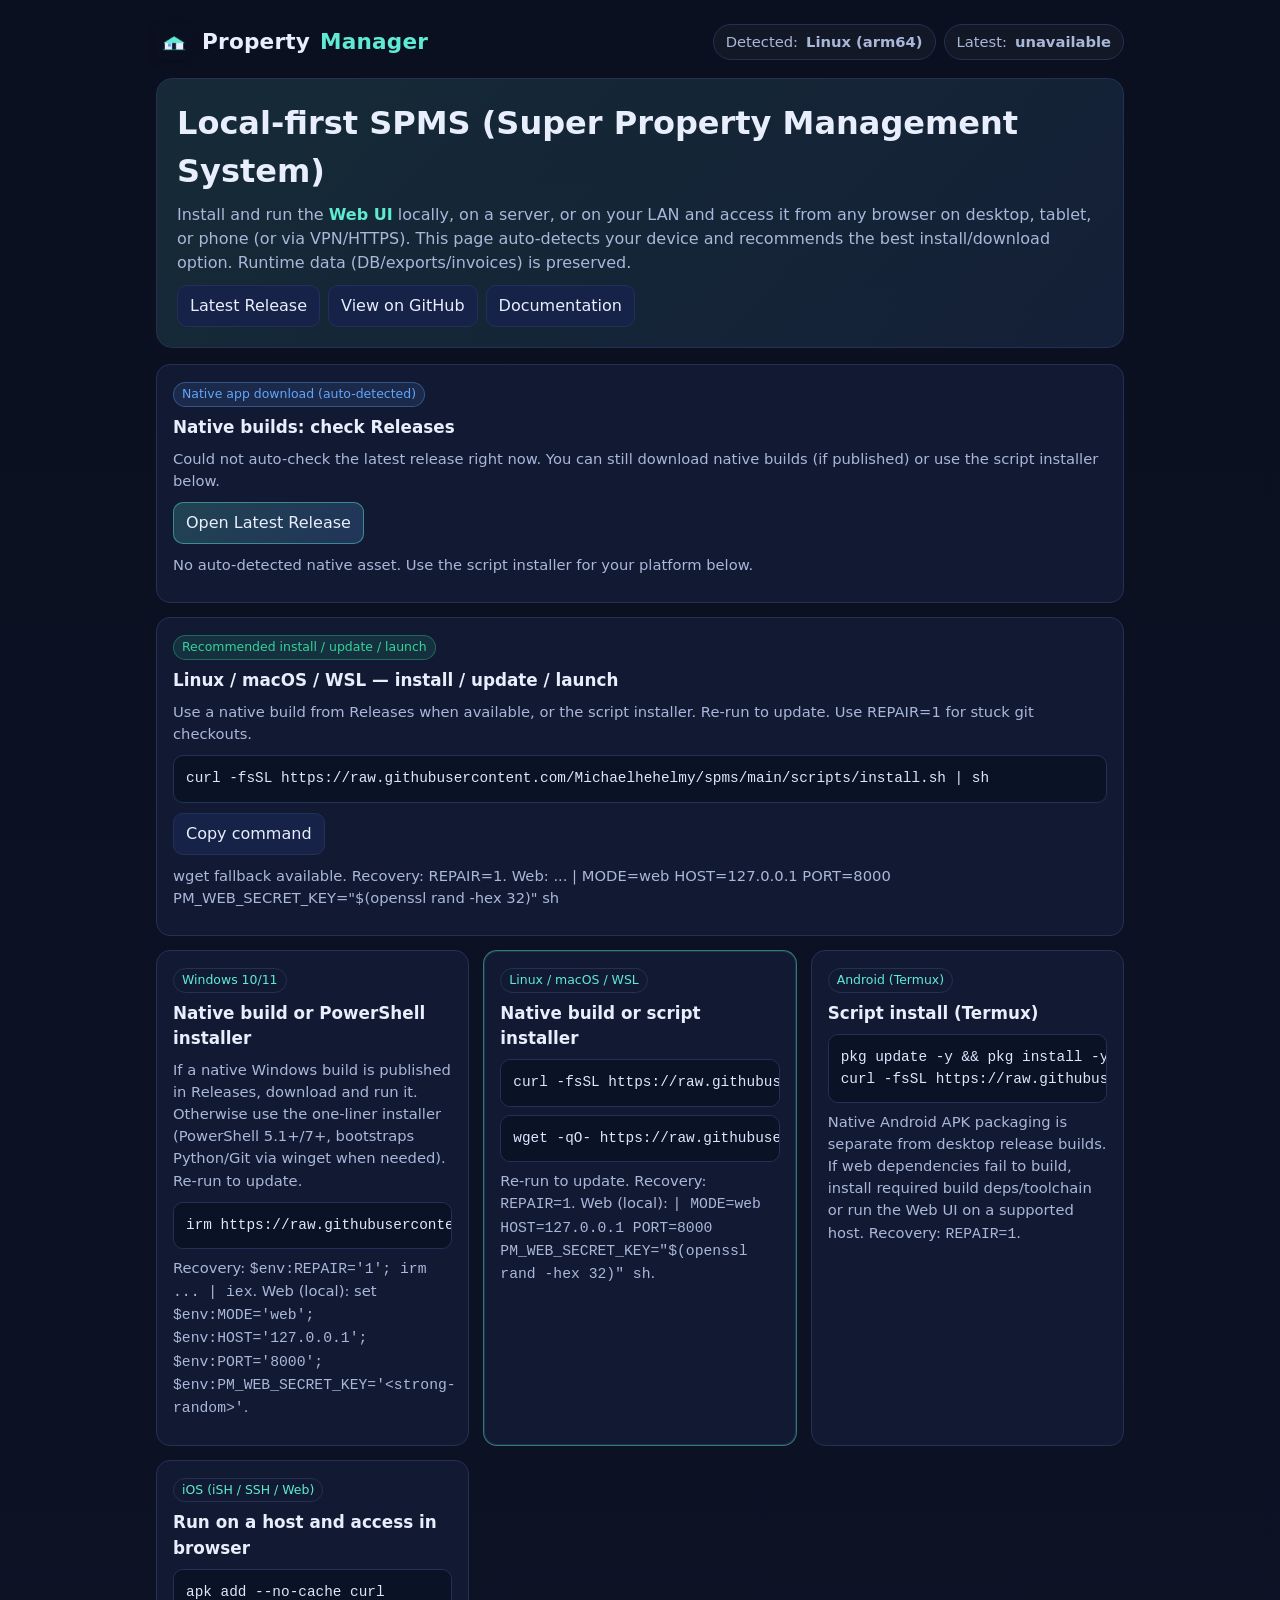
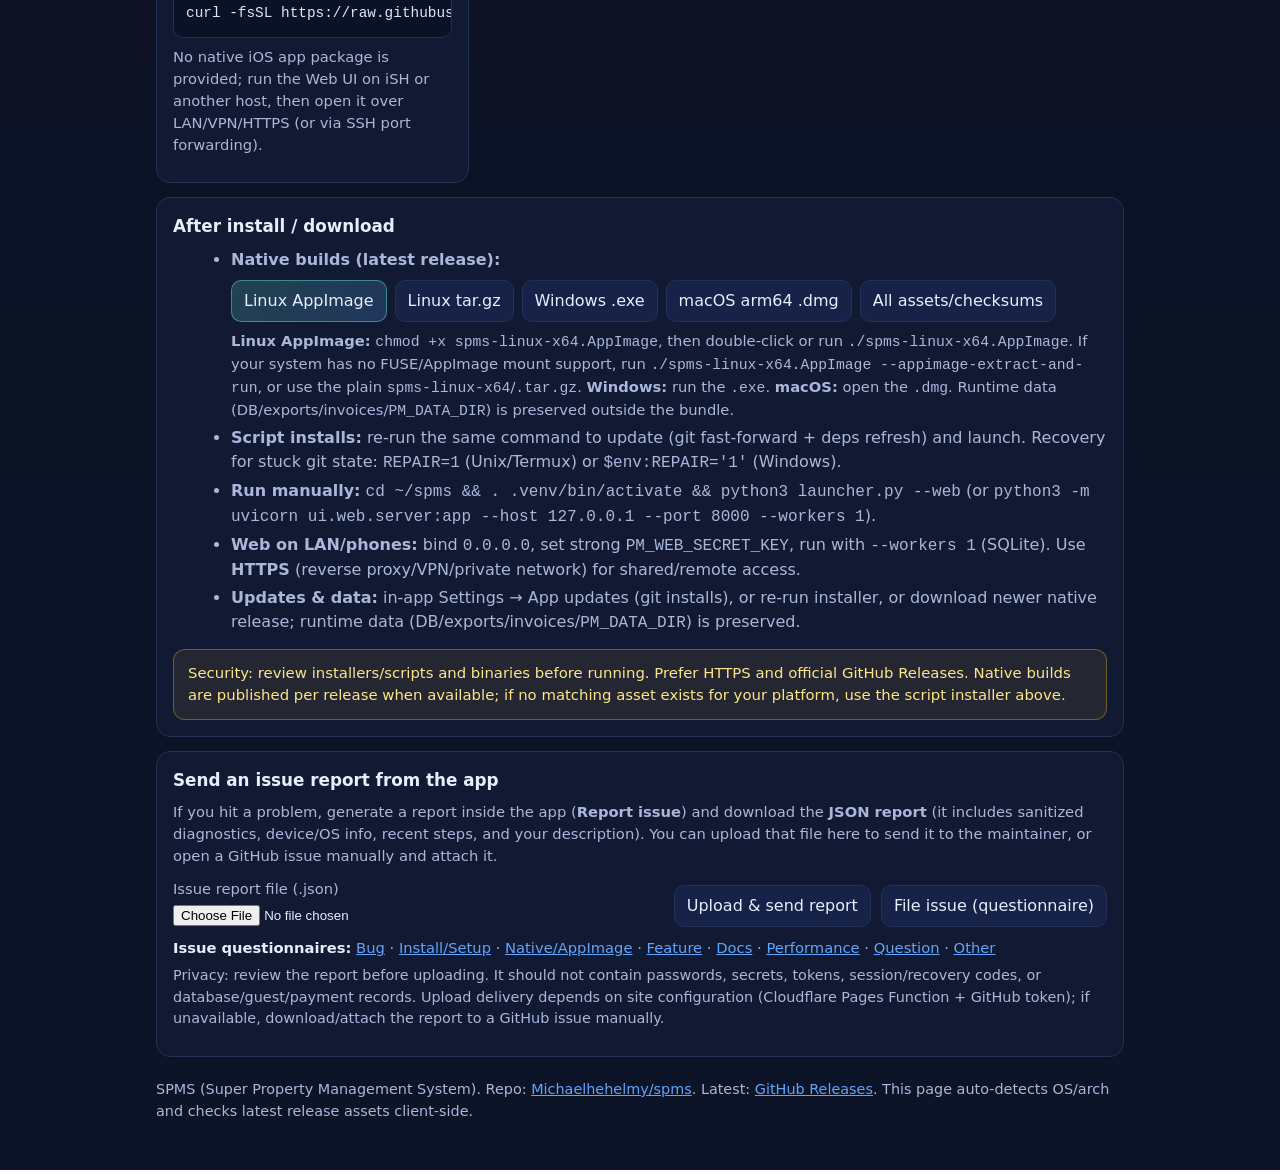
==== commit 791e3ef8: "feat(launcher,release): visual launcher, AppImage runtime fallback, and v1.3.6 - Launcher: animated " ====
--- a/index.html
+++ b/index.html
@@ -124,7 +124,18 @@
     <section class="card" style="margin-top:14px;">
       <h2>After install / download</h2>
       <ul>
-        <li><strong>Native builds:</strong> download the asset for your OS/arch from the latest GitHub Release (Windows: <code>.exe</code>, Linux: <code>.AppImage</code>, plain binary, and <code>.tar.gz</code>, macOS: <code>.dmg</code>), verify checksum if provided, then run/install. On Linux: <code>chmod +x</code> first. If AppImage doesn’t open (no FUSE/desktop integration), run <code>./spms-linux-x64.AppImage --appimage-extract-and-run</code>, or <code>--appimage-extract</code> then <code>./squashfs-root/AppRun</code> (starts Web UI and prints live URL/status). You can also use the plain <code>spms-linux-x64</code>/<code>.tar.gz</code>. Runtime data (DB/exports/invoices/<code>PM_DATA_DIR</code>) is preserved outside the bundle.</li>
+        <li><strong>Native builds (latest release):</strong>
+          <div class="row" style="margin-top:8px; gap:8px; flex-wrap:wrap;">
+            <a class="btn primary" href="https://github.com/Michaelhehelmy/spms/releases/latest/download/spms-linux-x64.AppImage" target="_blank" rel="noopener">Linux AppImage</a>
+            <a class="btn secondary" href="https://github.com/Michaelhehelmy/spms/releases/latest/download/spms-linux-x64.tar.gz" target="_blank" rel="noopener">Linux tar.gz</a>
+            <a class="btn secondary" href="https://github.com/Michaelhehelmy/spms/releases/latest/download/spms-windows-x64.exe" target="_blank" rel="noopener">Windows .exe</a>
+            <a class="btn secondary" href="https://github.com/Michaelhehelmy/spms/releases/latest/download/spms-macos-arm64.dmg" target="_blank" rel="noopener">macOS arm64 .dmg</a>
+            <a class="btn secondary" href="https://github.com/Michaelhehelmy/spms/releases/latest" target="_blank" rel="noopener">All assets/checksums</a>
+          </div>
+          <div class="muted" style="margin-top:8px; font-size:.92rem;">
+            <strong>Linux AppImage:</strong> <code>chmod +x spms-linux-x64.AppImage</code>, then double-click or run <code>./spms-linux-x64.AppImage</code>. If your system has no FUSE/AppImage mount support, run <code>./spms-linux-x64.AppImage --appimage-extract-and-run</code>, or use the plain <code>spms-linux-x64</code>/<code>.tar.gz</code>. <strong>Windows:</strong> run the <code>.exe</code>. <strong>macOS:</strong> open the <code>.dmg</code>. Runtime data (DB/exports/invoices/<code>PM_DATA_DIR</code>) is preserved outside the bundle.
+          </div>
+        </li>
         <li><strong>Script installs:</strong> re-run the same command to update (git fast-forward + deps refresh) and launch. Recovery for stuck git state: <code>REPAIR=1</code> (Unix/Termux) or <code>$env:REPAIR='1'</code> (Windows).</li>
         <li><strong>Run manually:</strong> <code>cd ~/spms &amp;&amp; . .venv/bin/activate &amp;&amp; python3 launcher.py --web</code> (or <code>python3 -m uvicorn ui.web.server:app --host 127.0.0.1 --port 8000 --workers 1</code>).</li>
         <li><strong>Web on LAN/phones:</strong> bind <code>0.0.0.0</code>, set strong <code>PM_WEB_SECRET_KEY</code>, run with <code>--workers 1</code> (SQLite). Use <strong>HTTPS</strong> (reverse proxy/VPN/private network) for shared/remote access.</li>
